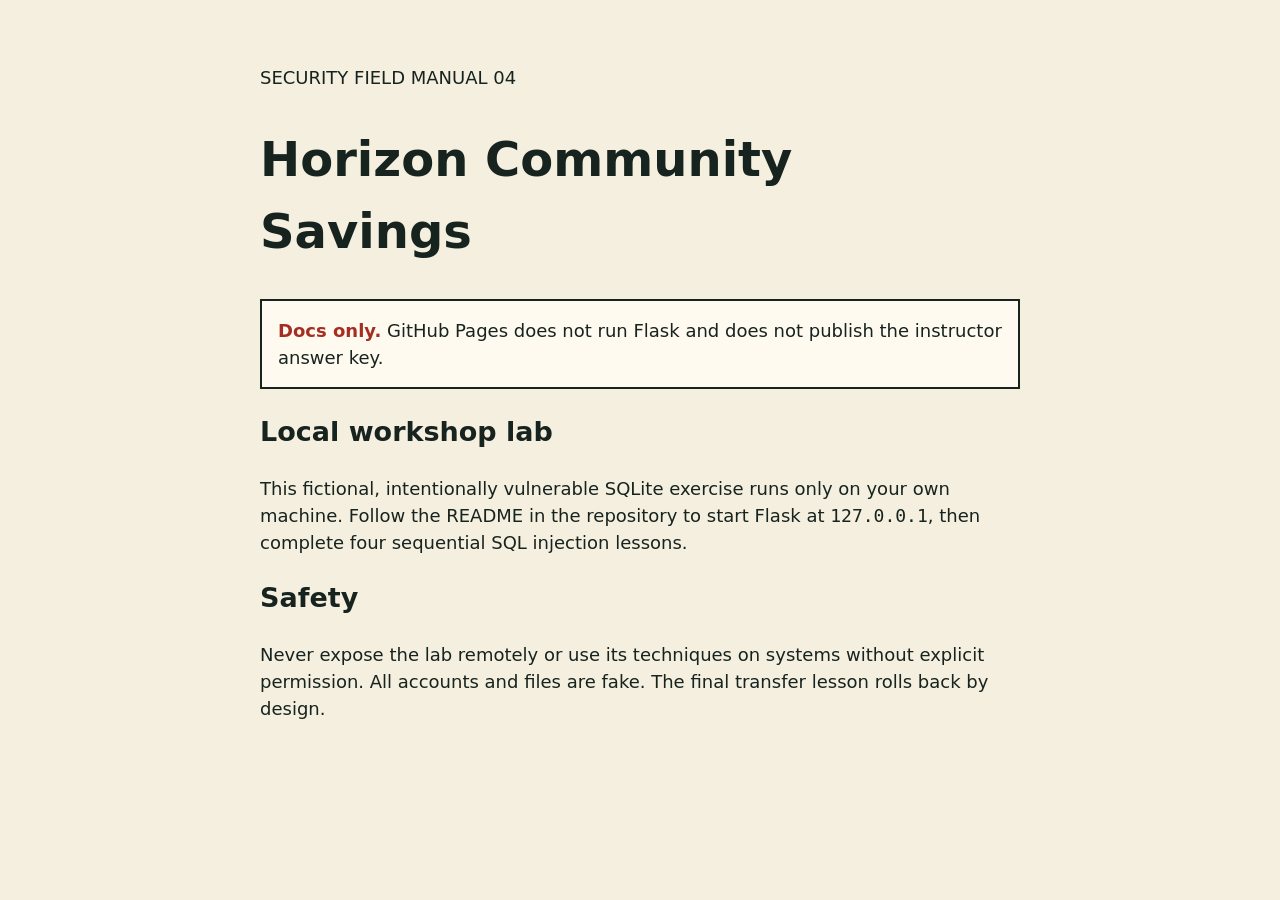
==== static/pages/index.html @ 1794d4de "Initial SQL injection training lab" ====
<!doctype html><html lang="en"><head><meta charset="utf-8"><meta name="viewport" content="width=device-width,initial-scale=1"><title>Horizon Community Savings | Lab docs</title><style>body{font:18px system-ui;line-height:1.5;max-width:760px;margin:4rem auto;padding:0 1rem;background:#f4efdf;color:#17231e}h1{font-size:3rem}strong{color:#a52e22}.card{border:2px solid;padding:1rem;background:#fffaf0}</style></head><body><p>SECURITY FIELD MANUAL 04</p><h1>Horizon Community Savings</h1><div class="card"><strong>Docs only.</strong> GitHub Pages does not run Flask and does not publish the instructor answer key.</div><h2>Local workshop lab</h2><p>This fictional, intentionally vulnerable SQLite exercise runs only on your own machine. Follow the README in the repository to start Flask at <code>127.0.0.1</code>, then complete four sequential SQL injection lessons.</p><h2>Safety</h2><p>Never expose the lab remotely or use its techniques on systems without explicit permission. All accounts and files are fake. The final transfer lesson rolls back by design.</p></body></html>
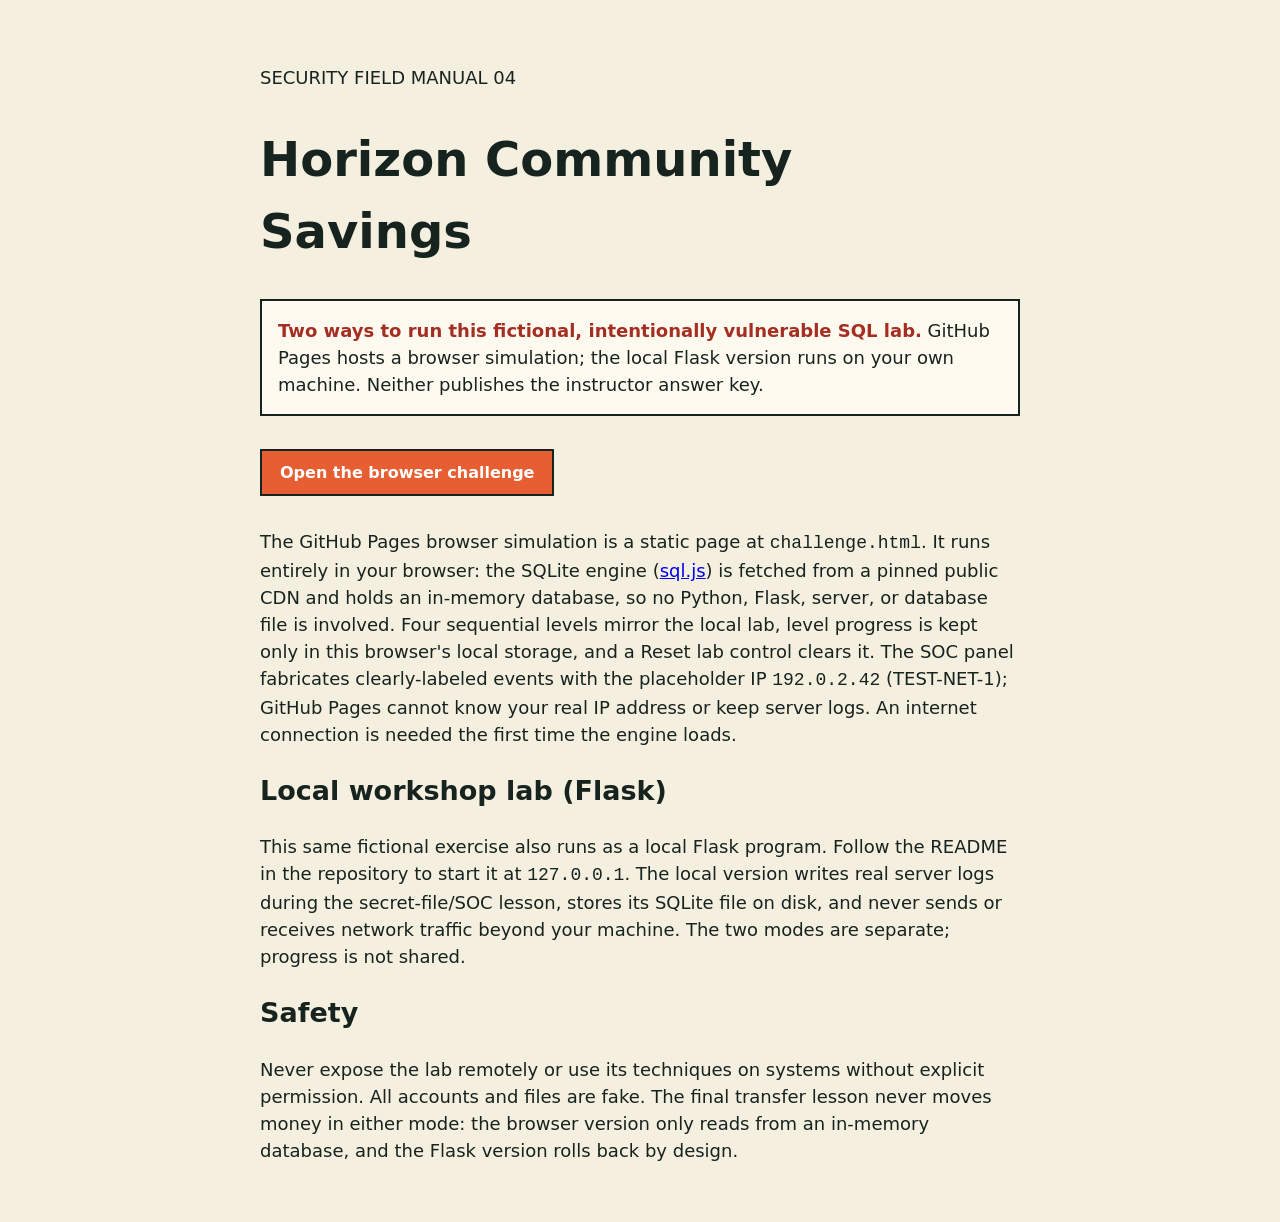
==== commit 65e7f0a8: "Added a webassembly sql database" ====
--- a/static/pages/index.html
+++ b/static/pages/index.html
@@ -1 +1 @@
-<!doctype html><html lang="en"><head><meta charset="utf-8"><meta name="viewport" content="width=device-width,initial-scale=1"><title>Horizon Community Savings | Lab docs</title><style>body{font:18px system-ui;line-height:1.5;max-width:760px;margin:4rem auto;padding:0 1rem;background:#f4efdf;color:#17231e}h1{font-size:3rem}strong{color:#a52e22}.card{border:2px solid;padding:1rem;background:#fffaf0}</style></head><body><p>SECURITY FIELD MANUAL 04</p><h1>Horizon Community Savings</h1><div class="card"><strong>Docs only.</strong> GitHub Pages does not run Flask and does not publish the instructor answer key.</div><h2>Local workshop lab</h2><p>This fictional, intentionally vulnerable SQLite exercise runs only on your own machine. Follow the README in the repository to start Flask at <code>127.0.0.1</code>, then complete four sequential SQL injection lessons.</p><h2>Safety</h2><p>Never expose the lab remotely or use its techniques on systems without explicit permission. All accounts and files are fake. The final transfer lesson rolls back by design.</p></body></html>
+<!doctype html><html lang="en"><head><meta charset="utf-8"><meta name="viewport" content="width=device-width,initial-scale=1"><title>Horizon Community Savings | Lab docs</title><style>body{font:18px system-ui;line-height:1.5;max-width:760px;margin:4rem auto;padding:0 1rem;background:#f4efdf;color:#17231e}h1{font-size:3rem}strong{color:#a52e22}.card{border:2px solid;padding:1rem;background:#fffaf0}.button{display:inline-block;background:#e65e32;color:#fff;border:2px solid #17231e;padding:12px 18px;margin:10px 0;font:700 1rem system-ui;text-decoration:none}ul{padding-left:1.2rem}</style></head><body><p>SECURITY FIELD MANUAL 04</p><h1>Horizon Community Savings</h1><div class="card"><strong>Two ways to run this fictional, intentionally vulnerable SQL lab.</strong> GitHub Pages hosts a browser simulation; the local Flask version runs on your own machine. Neither publishes the instructor answer key.</div><h2><a class="button" href="./challenge.html">Open the browser challenge</a></h2><p>The GitHub Pages browser simulation is a static page at <code>challenge.html</code>. It runs entirely in your browser: the SQLite engine (<a href="https://sql.js.org/">sql.js</a>) is fetched from a pinned public CDN and holds an in-memory database, so no Python, Flask, server, or database file is involved. Four sequential levels mirror the local lab, level progress is kept only in this browser's local storage, and a Reset lab control clears it. The SOC panel fabricates clearly-labeled events with the placeholder IP <code>192.0.2.42</code> (TEST-NET-1); GitHub Pages cannot know your real IP address or keep server logs. An internet connection is needed the first time the engine loads.</p><h2>Local workshop lab (Flask)</h2><p>This same fictional exercise also runs as a local Flask program. Follow the README in the repository to start it at <code>127.0.0.1</code>. The local version writes real server logs during the secret-file/SOC lesson, stores its SQLite file on disk, and never sends or receives network traffic beyond your machine. The two modes are separate; progress is not shared.</p><h2>Safety</h2><p>Never expose the lab remotely or use its techniques on systems without explicit permission. All accounts and files are fake. The final transfer lesson never moves money in either mode: the browser version only reads from an in-memory database, and the Flask version rolls back by design.</p></body></html>
